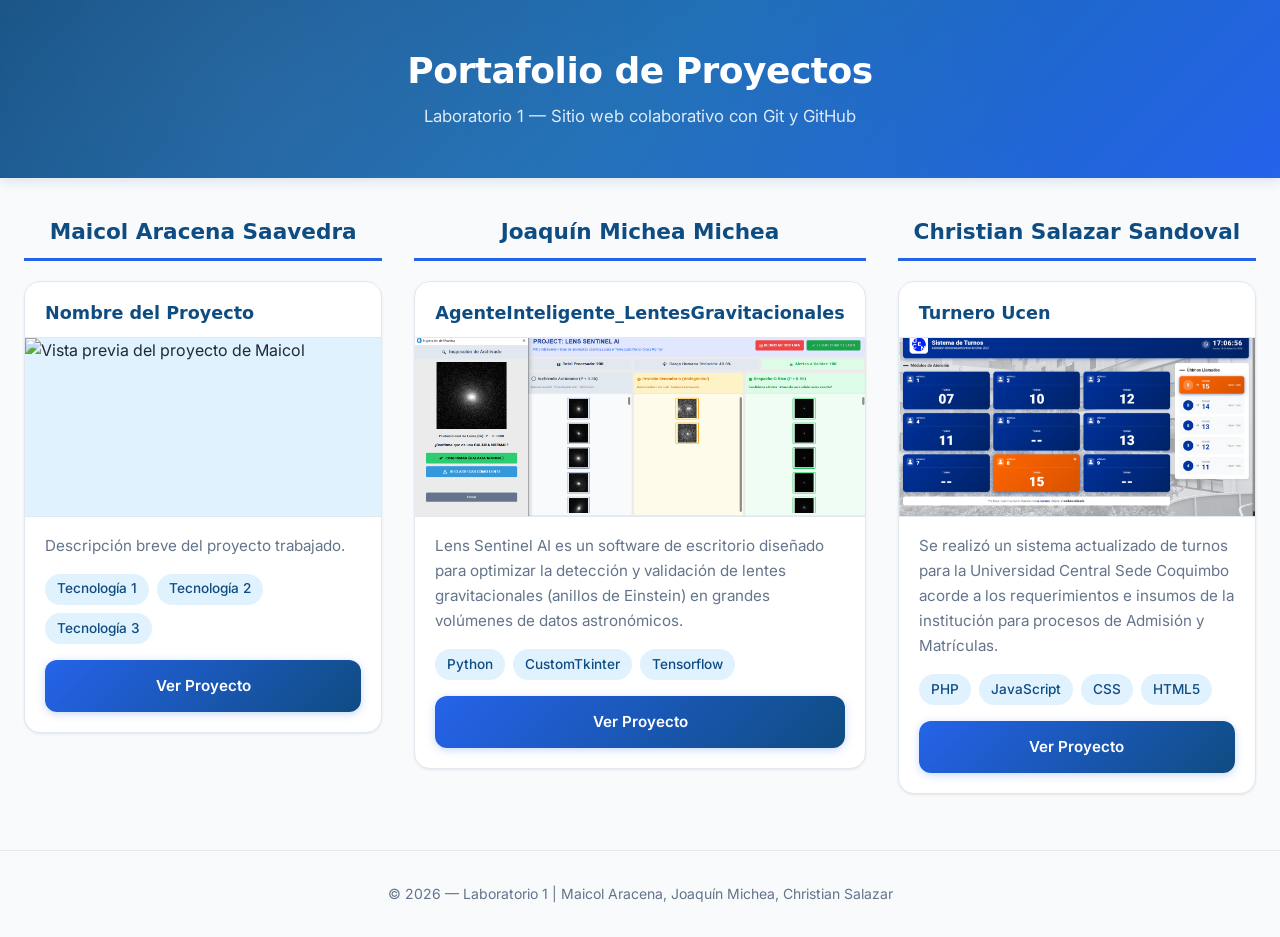
==== index.html @ 931b7fe1 "Merge branch 'main' into ramaMaicol" ====
<!DOCTYPE html>
<html lang="es">

<head>
    <meta charset="UTF-8">
    <meta name="viewport" content="width=device-width, initial-scale=1.0">
    <meta name="description"
        content="Portal colaborativo de proyectos del equipo - Laboratorio 1: Maicol Aracena, Joaquín Michea y Christian Salazar.">
    <title>Portafolio de Proyectos | Laboratorio 1</title>
    <link rel="preconnect" href="https://fonts.googleapis.com">
    <link rel="preconnect" href="https://fonts.gstatic.com" crossorigin>
    <link href="https://fonts.googleapis.com/css2?family=Inter:wght@400;500;600;700&display=swap" rel="stylesheet">
    <link rel="stylesheet" href="styles.css">
</head>

<body>

    <!-- ========== HEADER DEL SITIO ========== -->
    <header class="site-header">
        <h1 class="site-title">Portafolio de Proyectos</h1>
        <p class="site-subtitle">Laboratorio 1 — Sitio web colaborativo con Git y GitHub</p>
    </header>

    <!-- ========== CONTENEDOR PRINCIPAL (3 columnas) ========== -->
    <main class="team-container">

        <!-- ===== SECCIÓN: Maicol Aracena ===== -->
        <section class="member-section" id="maicol">
            <h2 class="member-name">Maicol Aracena Saavedra</h2>

            <div class="projects-grid">
                <!-- Tarjeta de proyecto (modelo para que cada integrante complete) -->
                <article class="project-card">
                    <div class="project-header">
                        <h3 class="project-title">Nombre del Proyecto</h3>
                    </div>

                    <img class="project-img" src="" alt="Vista previa del proyecto de Maicol">

                    <div class="project-body">
                        <p class="project-description">
                            Descripción breve del proyecto trabajado.
                        </p>

                        <div class="tech-tags">
                            <span class="tech-tag">Tecnología 1</span>
                            <span class="tech-tag">Tecnología 2</span>
                            <span class="tech-tag">Tecnología 3</span>
                        </div>
                    </div>

                    <a class="project-link" href="#" target="_blank" rel="noopener noreferrer">
                        Ver Proyecto
                    </a>
                </article>
            </div>
        </section>

        <!-- ===== SECCIÓN: Joaquín Michea ===== -->
        <section class="member-section" id="joaquin">
            <h2 class="member-name">Joaquín Michea Michea</h2>

            <div class="projects-grid">
                <article class="project-card">
                    <div class="project-header">
                        <h3 class="project-title">AgenteInteligente_LentesGravitacionales</h3>
                    </div>

                    <img class="project-img" src="imagenes-joaquin/imagen-proyecto.PNG"
                        alt="Vista previa del proyecto de Joaquín">

                    <div class="project-body">
                        <p class="project-description">
                            Lens Sentinel AI es un software de escritorio diseñado para optimizar
                            la detección y validación de lentes gravitacionales (anillos de Einstein)
                            en grandes volúmenes de datos astronómicos.
                        </p>

                        <div class="tech-tags">
                            <span class="tech-tag">Python</span>
                            <span class="tech-tag">CustomTkinter</span>
                            <span class="tech-tag">Tensorflow</span>
                        </div>
                    </div>

                    <a class="project-link"
                        href="https://github.com/jimm-96/AgenteInteligente_LentesGravitacionales.git" target="_blank"
                        rel="noopener noreferrer">
                        Ver Proyecto
                    </a>
                </article>
            </div>
        </section>

        <!-- ===== SECCIÓN: Christian Salazar ===== -->
        <section class="member-section" id="christian">
            <h2 class="member-name">Christian Salazar Sandoval</h2>

            <div class="projects-grid">
                <article class="project-card">
                    <div class="project-header">
                        <h3 class="project-title">Turnero Ucen</h3>
                    </div>

                    <img class="project-img" src="proyecto-christian/imagenes-repo-christian/turnero.png"
                        alt="Vista previa del proyecto de Christian">

                    <div class="project-body">
                        <p class="project-description">
                            Se realizó un sistema actualizado de turnos para la Universidad Central Sede Coquimbo acorde
                            a los requerimientos e insumos de la institución para procesos de Admisión y Matrículas.
                        </p>

                        <div class="tech-tags">
                            <span class="tech-tag">PHP</span>
                            <span class="tech-tag">JavaScript</span>
                            <span class="tech-tag">CSS</span>
                            <span class="tech-tag">HTML5</span>
                        </div>
                    </div>

                    <a class="project-link" href="proyecto-christian/proyecto-christian.html" target="_blank"
                        rel="noopener noreferrer">
                        Ver Proyecto
                    </a>
                </article>
            </div>
        </section>

    </main>

    <!-- ========== FOOTER ========== -->
    <footer class="site-footer">
        <p>&copy; 2026 — Laboratorio 1 | Maicol Aracena, Joaquín Michea, Christian Salazar</p>
    </footer>

</body>

</html>
---- styles.css ----
/* ============================================================
   ESTILOS GLOBALES — Laboratorio 1: Portafolio de Proyectos
   Basado en los acuerdos de diseño del README.md
   ============================================================ */

/* ---------- Reset & Variables ---------- */
*,
*::before,
*::after {
    margin: 0;
    padding: 0;
    box-sizing: border-box;
}

:root {
    /* Paleta de colores (README §1) */
    --color-primary:       #0f4c81;
    --color-accent:        #2563eb;
    --color-light-blue:    #e0f2fe;
    --color-bg:            #f8fafc;
    --color-card:          #ffffff;
    --color-text:          #1e293b;
    --color-text-secondary:#64748b;
    --color-border:        #e2e8f0;

    /* Sombras */
    --shadow-card:   0 1px 3px rgba(0, 0, 0, 0.06), 0 1px 2px rgba(0, 0, 0, 0.04);
    --shadow-hover:  0 10px 25px rgba(15, 76, 129, 0.12), 0 4px 10px rgba(0, 0, 0, 0.06);
    --shadow-header: 0 2px 12px rgba(15, 76, 129, 0.15);

    /* Bordes */
    --radius-sm:  6px;
    --radius-md:  12px;
    --radius-lg:  16px;

    /* Transiciones */
    --transition-fast: 0.2s ease;
    --transition-med:  0.3s cubic-bezier(0.4, 0, 0.2, 1);
}

/* ---------- Tipografía (README §2) ---------- */
html {
    font-size: 16px;
    scroll-behavior: smooth;
}

body {
    font-family: 'Inter', -apple-system, BlinkMacSystemFont, 'Segoe UI', Roboto, sans-serif;
    font-weight: 400;
    color: var(--color-text);
    background-color: var(--color-bg);
    line-height: 1.6;
    min-height: 100vh;
    -webkit-font-smoothing: antialiased;
    -moz-osx-font-smoothing: grayscale;
}

h1, h2, h3 {
    font-family: 'Segoe UI', system-ui, -apple-system, sans-serif;
    font-weight: 700;
    line-height: 1.3;
}

/* ============================================================
   HEADER DEL SITIO
   ============================================================ */
.site-header {
    background: linear-gradient(135deg, var(--color-primary) 0%, #1a6bb5 50%, var(--color-accent) 100%);
    color: #ffffff;
    text-align: center;
    padding: 3rem 1.5rem;
    box-shadow: var(--shadow-header);
    position: relative;
    overflow: hidden;
}

/* Detalle decorativo sutil */
.site-header::before {
    content: '';
    position: absolute;
    top: -50%;
    left: -25%;
    width: 150%;
    height: 200%;
    background: radial-gradient(circle at 30% 50%, rgba(255, 255, 255, 0.08) 0%, transparent 60%);
    pointer-events: none;
}

.site-title {
    font-size: 2.25rem;
    font-weight: 700;
    letter-spacing: -0.5px;
    position: relative;
    margin-bottom: 0.5rem;
}

.site-subtitle {
    font-size: 1.05rem;
    font-weight: 400;
    opacity: 0.85;
    position: relative;
}

/* ============================================================
   CONTENEDOR PRINCIPAL — Layout de 3 columnas (README §3)
   ============================================================ */
.team-container {
    display: grid;
    grid-template-columns: repeat(3, 1fr);
    gap: 2rem;
    max-width: 1320px;
    margin: 0 auto;
    padding: 2.5rem 1.5rem;
}

/* ============================================================
   SECCIÓN DE CADA INTEGRANTE
   ============================================================ */
.member-section {
    display: flex;
    flex-direction: column;
    gap: 1.25rem;
}

.member-name {
    font-size: 1.35rem;
    font-weight: 700;
    color: var(--color-primary);
    padding-bottom: 0.75rem;
    border-bottom: 3px solid var(--color-accent);
    text-align: center;
}

/* ============================================================
   GRID DE PROYECTOS
   ============================================================ */
.projects-grid {
    display: flex;
    flex-direction: column;
    gap: 1.5rem;
}

/* ============================================================
   TARJETA DE PROYECTO (README §3 + §4)
   ============================================================ */
.project-card {
    background-color: var(--color-card);
    border: 1px solid var(--color-border);
    border-radius: var(--radius-lg);
    overflow: hidden;
    display: flex;
    flex-direction: column;
    transition:
        transform var(--transition-med),
        box-shadow var(--transition-med),
        border-color var(--transition-med);
    box-shadow: var(--shadow-card);
}

.project-card:hover {
    transform: translateY(-6px);
    box-shadow: var(--shadow-hover);
    border-color: var(--color-accent);
}

/* ---------- Encabezado de Tarjeta ---------- */
.project-header {
    padding: 1.25rem 1.25rem 0.75rem;
}

.project-title {
    font-size: 1.1rem;
    font-weight: 600;
    color: var(--color-primary);
}

/* ---------- Imagen del Proyecto ---------- */
.project-img {
    width: 100%;
    height: 180px;
    object-fit: cover;
    border-top: 1px solid var(--color-border);
    border-bottom: 1px solid var(--color-border);
    background-color: var(--color-light-blue);
    transition: transform var(--transition-med);
}

.project-card:hover .project-img {
    transform: scale(1.03);
}

/* ---------- Cuerpo de la Tarjeta ---------- */
.project-body {
    padding: 1rem 1.25rem;
    flex-grow: 1;
    display: flex;
    flex-direction: column;
    gap: 1rem;
}

.project-description {
    font-size: 0.95rem;
    color: var(--color-text-secondary);
    line-height: 1.65;
}

/* ---------- Tags de Tecnologías ---------- */
.tech-tags {
    display: flex;
    flex-wrap: wrap;
    gap: 0.5rem;
}

.tech-tag {
    display: inline-block;
    font-family: 'Inter', -apple-system, BlinkMacSystemFont, 'Segoe UI', Roboto, sans-serif;
    font-size: 0.85rem;
    font-weight: 500;
    color: var(--color-primary);
    background-color: var(--color-light-blue);
    padding: 0.3rem 0.75rem;
    border-radius: 50px;
    transition: background-color var(--transition-fast), color var(--transition-fast);
}

.tech-tag:hover {
    background-color: var(--color-accent);
    color: #ffffff;
}

/* ---------- Enlace / Botón del Proyecto ---------- */
.project-link {
    display: block;
    text-align: center;
    font-size: 0.95rem;
    font-weight: 600;
    color: #ffffff;
    background: linear-gradient(135deg, var(--color-accent), var(--color-primary));
    padding: 0.85rem 1.25rem;
    margin: 0 1.25rem 1.25rem;
    border-radius: var(--radius-md);
    text-decoration: none;
    transition:
        opacity var(--transition-fast),
        transform var(--transition-fast),
        box-shadow var(--transition-fast);
    box-shadow: 0 2px 8px rgba(37, 99, 235, 0.25);
}

.project-link:hover {
    opacity: 0.92;
    transform: translateY(-2px);
    box-shadow: 0 4px 14px rgba(37, 99, 235, 0.35);
}

.project-link:active {
    transform: translateY(0);
}

/* ============================================================
   FOOTER
   ============================================================ */
.site-footer {
    text-align: center;
    padding: 2rem 1.5rem;
    color: var(--color-text-secondary);
    font-size: 0.875rem;
    border-top: 1px solid var(--color-border);
    margin-top: 1rem;
}

/* ============================================================
   RESPONSIVE — Adaptación a tablets y móviles
   ============================================================ */

/* Tablets: 2 columnas + 1 */
@media (max-width: 1024px) {
    .team-container {
        grid-template-columns: repeat(2, 1fr);
        gap: 1.5rem;
        padding: 2rem 1.25rem;
    }

    .site-title {
        font-size: 1.85rem;
    }
}

/* Móviles: 1 columna */
@media (max-width: 640px) {
    .team-container {
        grid-template-columns: 1fr;
        gap: 2rem;
        padding: 1.5rem 1rem;
    }

    .site-header {
        padding: 2rem 1rem;
    }

    .site-title {
        font-size: 1.5rem;
    }

    .site-subtitle {
        font-size: 0.95rem;
    }

    .project-img {
        height: 160px;
    }
}

/* ============================================================
   ANIMACIÓN DE ENTRADA (fade-in al cargar)
   ============================================================ */
@keyframes fadeInUp {
    from {
        opacity: 0;
        transform: translateY(20px);
    }
    to {
        opacity: 1;
        transform: translateY(0);
    }
}

.member-section {
    animation: fadeInUp 0.6s ease both;
}

.member-section:nth-child(1) { animation-delay: 0.1s; }
.member-section:nth-child(2) { animation-delay: 0.25s; }
.member-section:nth-child(3) { animation-delay: 0.4s; }
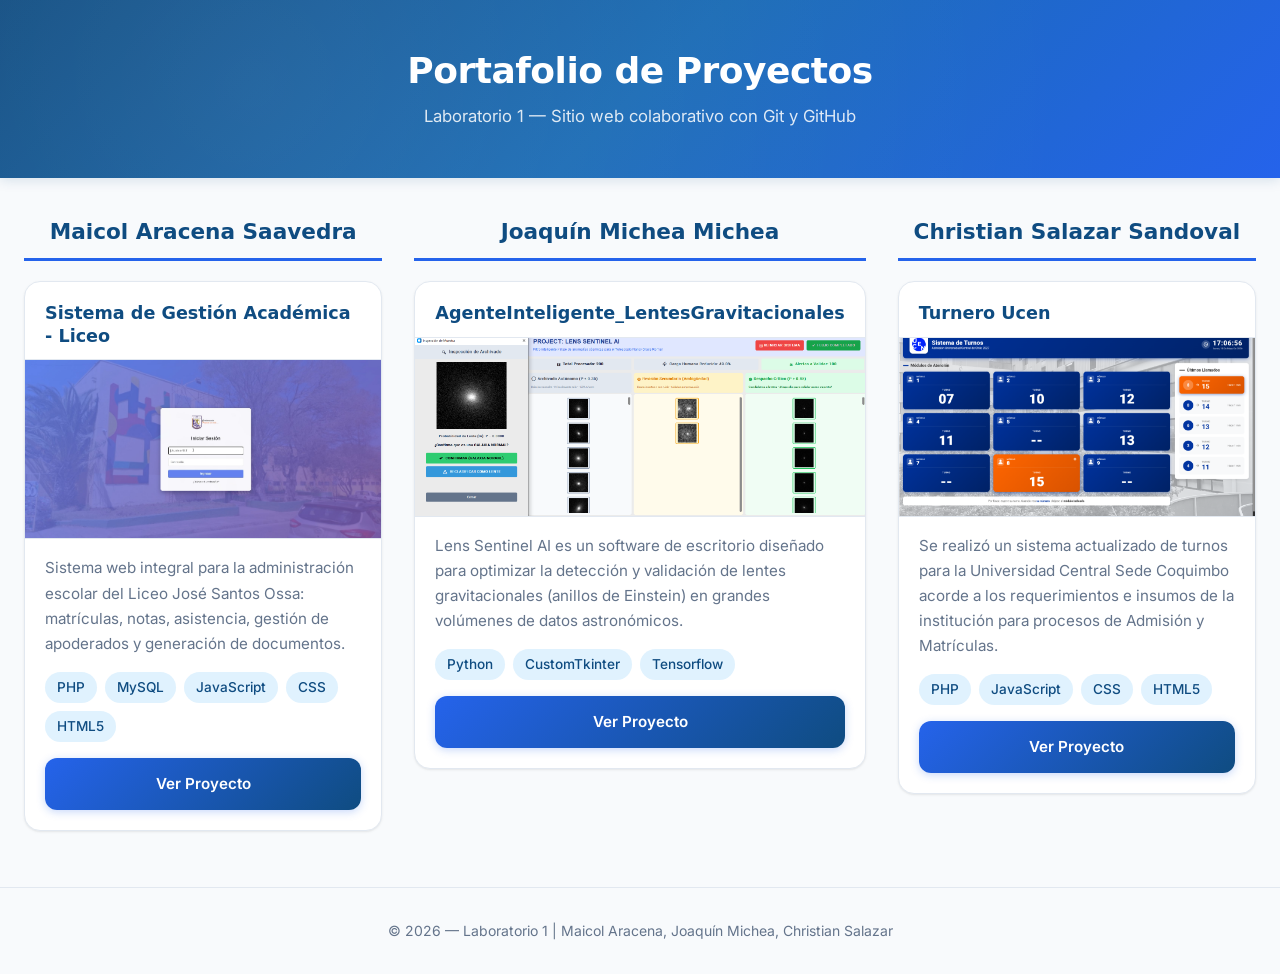
==== commit 61402539: "Se agrega proyecto 1 a la Sección Maicol Aracena, implementación de imagenes del proyecto 1" ====
--- a/index.html
+++ b/index.html
@@ -29,27 +29,30 @@
             <h2 class="member-name">Maicol Aracena Saavedra</h2>
 
             <div class="projects-grid">
-                <!-- Tarjeta de proyecto (modelo para que cada integrante complete) -->
                 <article class="project-card">
                     <div class="project-header">
-                        <h3 class="project-title">Nombre del Proyecto</h3>
+                        <h3 class="project-title">Sistema de Gestión Académica - Liceo</h3>
                     </div>
 
-                    <img class="project-img" src="" alt="Vista previa del proyecto de Maicol">
+                    <img class="project-img" src="proyecto-maicol/imagenes-maicol/sistema-liceo-1.jpg"
+                        alt="Vista previa del Sistema de Gestión Académica del Liceo">
 
                     <div class="project-body">
                         <p class="project-description">
-                            Descripción breve del proyecto trabajado.
+                            Sistema web integral para la administración escolar del Liceo José Santos Ossa:
+                            matrículas, notas, asistencia, gestión de apoderados y generación de documentos.
                         </p>
 
                         <div class="tech-tags">
-                            <span class="tech-tag">Tecnología 1</span>
-                            <span class="tech-tag">Tecnología 2</span>
-                            <span class="tech-tag">Tecnología 3</span>
+                            <span class="tech-tag">PHP</span>
+                            <span class="tech-tag">MySQL</span>
+                            <span class="tech-tag">JavaScript</span>
+                            <span class="tech-tag">CSS</span>
+                            <span class="tech-tag">HTML5</span>
                         </div>
                     </div>
 
-                    <a class="project-link" href="#" target="_blank" rel="noopener noreferrer">
+                    <a class="project-link" href="proyecto-maicol/proyecto-maicol.html">
                         Ver Proyecto
                     </a>
                 </article>
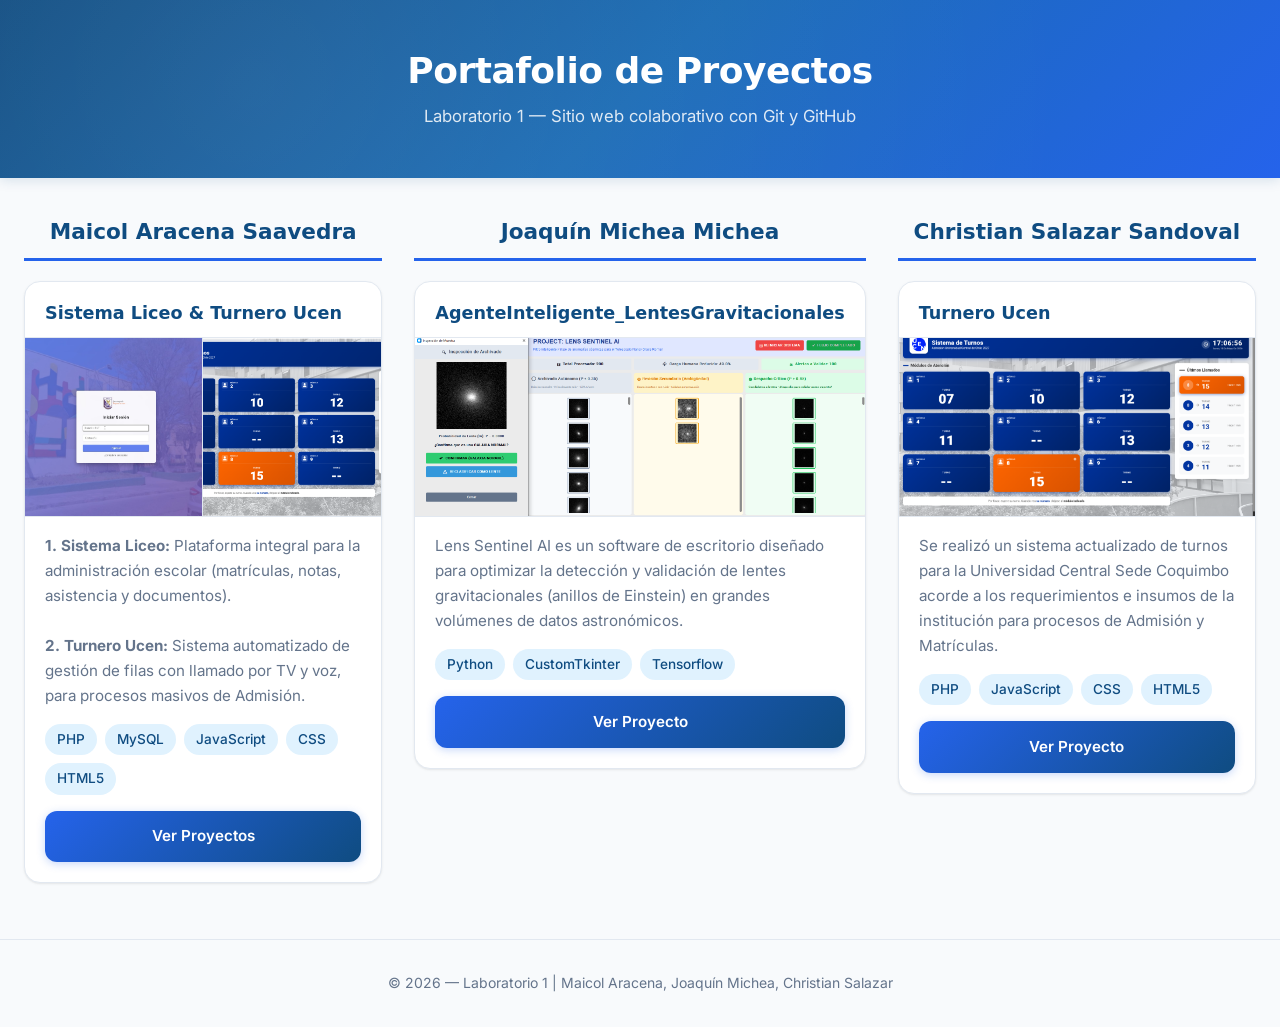
==== commit d34b4670: "Se hace un update del index el cual ahora en la pagina principal, se visualizan ambos proyectos de M" ====
--- a/index.html
+++ b/index.html
@@ -31,16 +31,18 @@
             <div class="projects-grid">
                 <article class="project-card">
                     <div class="project-header">
-                        <h3 class="project-title">Sistema de Gestión Académica - Liceo</h3>
+                        <h3 class="project-title">Sistema Liceo & Turnero Ucen</h3>
                     </div>
 
-                    <img class="project-img" src="proyecto-maicol/imagenes-maicol/sistema-liceo-1.jpg"
-                        alt="Vista previa del Sistema de Gestión Académica del Liceo">
+                    <div style="display: flex;">
+                        <img class="project-img" style="width: 50%; border-radius: 0; border-right: 1px solid #e2e8f0; object-fit: cover;" src="proyecto-maicol/imagenes-maicol/sistema-liceo-1.jpg" alt="Vista Sistema Liceo">
+                        <img class="project-img" style="width: 50%; border-radius: 0; object-fit: cover;" src="proyecto-maicol/imagenes-maicol/turnero.png" alt="Vista Turnero Ucen">
+                    </div>
 
                     <div class="project-body">
                         <p class="project-description">
-                            Sistema web integral para la administración escolar del Liceo José Santos Ossa:
-                            matrículas, notas, asistencia, gestión de apoderados y generación de documentos.
+                            <strong>1. Sistema Liceo:</strong> Plataforma integral para la administración escolar (matrículas, notas, asistencia y documentos).<br><br>
+                            <strong>2. Turnero Ucen:</strong> Sistema automatizado de gestión de filas con llamado por TV y voz, para procesos masivos de Admisión.
                         </p>
 
                         <div class="tech-tags">
@@ -53,7 +55,7 @@
                     </div>
 
                     <a class="project-link" href="proyecto-maicol/proyecto-maicol.html">
-                        Ver Proyecto
+                        Ver Proyectos
                     </a>
                 </article>
             </div>
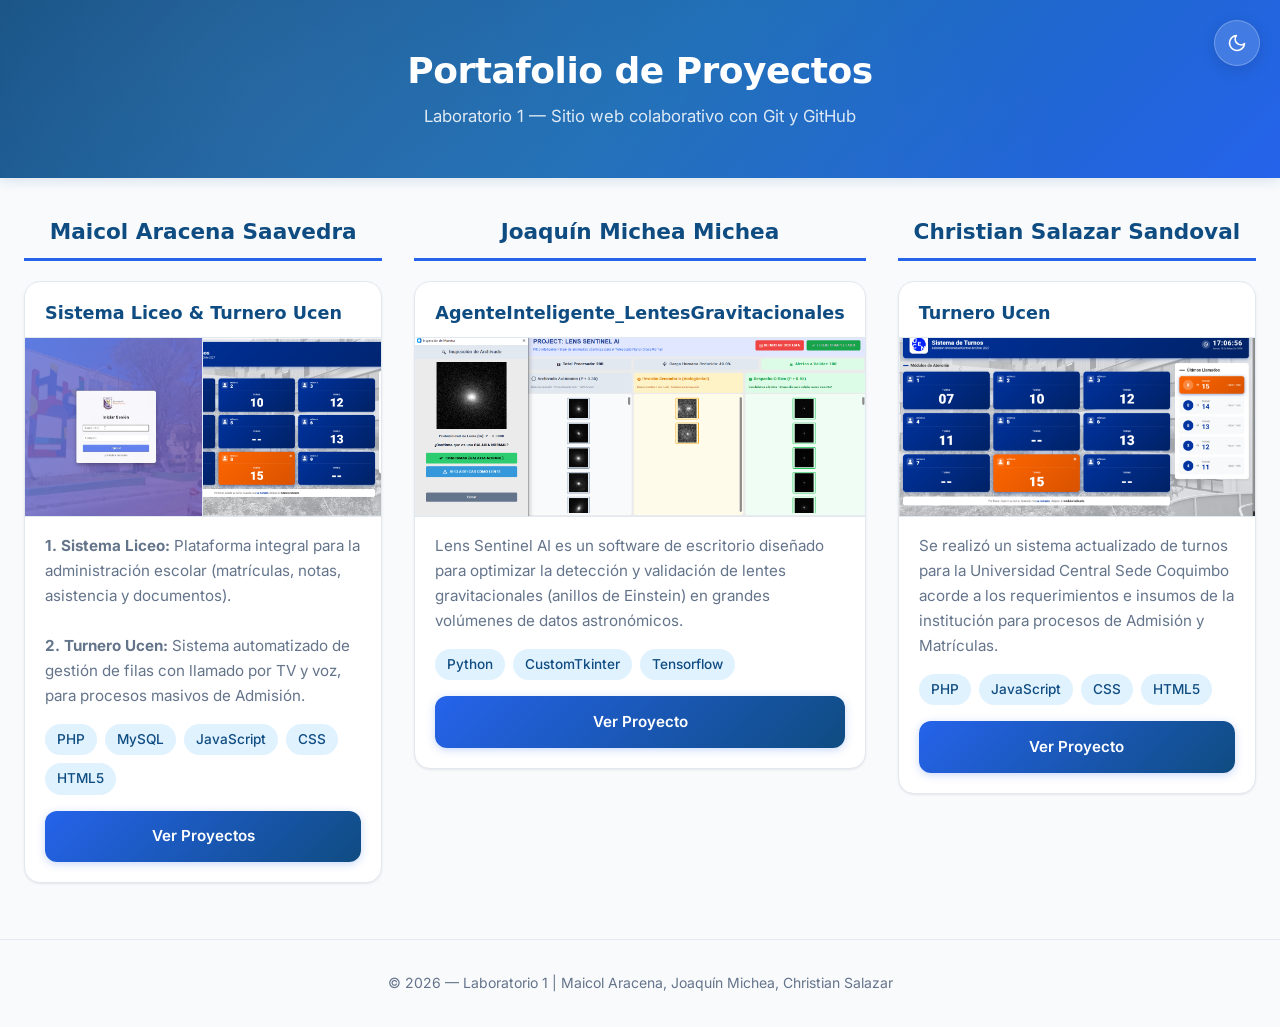
==== commit ed5545a3: "funciones de boton oscuro se modificaron el css y js agregando boton principal para cambiar a modo o" ====
--- a/index.html
+++ b/index.html
@@ -10,7 +10,7 @@
     <link rel="preconnect" href="https://fonts.googleapis.com">
     <link rel="preconnect" href="https://fonts.gstatic.com" crossorigin>
     <link href="https://fonts.googleapis.com/css2?family=Inter:wght@400;500;600;700&display=swap" rel="stylesheet">
-    <link rel="stylesheet" href="styles.css">
+    <link rel="stylesheet" href="assets\styles\styles.css">
 </head>
 
 <body>
@@ -35,14 +35,19 @@
                     </div>
 
                     <div style="display: flex;">
-                        <img class="project-img" style="width: 50%; border-radius: 0; border-right: 1px solid #e2e8f0; object-fit: cover;" src="proyecto-maicol/imagenes-maicol/sistema-liceo-1.jpg" alt="Vista Sistema Liceo">
-                        <img class="project-img" style="width: 50%; border-radius: 0; object-fit: cover;" src="proyecto-maicol/imagenes-maicol/turnero.png" alt="Vista Turnero Ucen">
+                        <img class="project-img"
+                            style="width: 50%; border-radius: 0; border-right: 1px solid #e2e8f0; object-fit: cover;"
+                            src="assets\imagenes\imagenes-maicol\sistema-liceo-1.jpg" alt="Vista Sistema Liceo">
+                        <img class="project-img" style="width: 50%; border-radius: 0; object-fit: cover;"
+                            src="assets\imagenes\imagenes-maicol\turnero.png" alt="Vista Turnero Ucen">
                     </div>
 
                     <div class="project-body">
                         <p class="project-description">
-                            <strong>1. Sistema Liceo:</strong> Plataforma integral para la administración escolar (matrículas, notas, asistencia y documentos).<br><br>
-                            <strong>2. Turnero Ucen:</strong> Sistema automatizado de gestión de filas con llamado por TV y voz, para procesos masivos de Admisión.
+                            <strong>1. Sistema Liceo:</strong> Plataforma integral para la administración escolar
+                            (matrículas, notas, asistencia y documentos).<br><br>
+                            <strong>2. Turnero Ucen:</strong> Sistema automatizado de gestión de filas con llamado por
+                            TV y voz, para procesos masivos de Admisión.
                         </p>
 
                         <div class="tech-tags">
@@ -54,7 +59,7 @@
                         </div>
                     </div>
 
-                    <a class="project-link" href="proyecto-maicol/proyecto-maicol.html">
+                    <a class="project-link" href="proyecto-maicol.html">
                         Ver Proyectos
                     </a>
                 </article>
@@ -71,7 +76,7 @@
                         <h3 class="project-title">AgenteInteligente_LentesGravitacionales</h3>
                     </div>
 
-                    <img class="project-img" src="imagenes-joaquin/imagen-proyecto.PNG"
+                    <img class="project-img" src="assets\imagenes\imagenes-joaquin\imagen-proyecto.PNG"
                         alt="Vista previa del proyecto de Joaquín">
 
                     <div class="project-body">
@@ -107,7 +112,7 @@
                         <h3 class="project-title">Turnero Ucen</h3>
                     </div>
 
-                    <img class="project-img" src="proyecto-christian/imagenes-repo-christian/turnero.png"
+                    <img class="project-img" src="assets\imagenes\imagenes-repo-christian\turnero.png"
                         alt="Vista previa del proyecto de Christian">
 
                     <div class="project-body">
@@ -124,8 +129,7 @@
                         </div>
                     </div>
 
-                    <a class="project-link" href="proyecto-christian/proyecto-christian.html" target="_blank"
-                        rel="noopener noreferrer">
+                    <a class="project-link" href="proyecto-christian.html">
                         Ver Proyecto
                     </a>
                 </article>
@@ -138,7 +142,7 @@
     <footer class="site-footer">
         <p>&copy; 2026 — Laboratorio 1 | Maicol Aracena, Joaquín Michea, Christian Salazar</p>
     </footer>
-
+    <script src="assets\js\script-base.js" defer></script>
 </body>
 
 </html>
